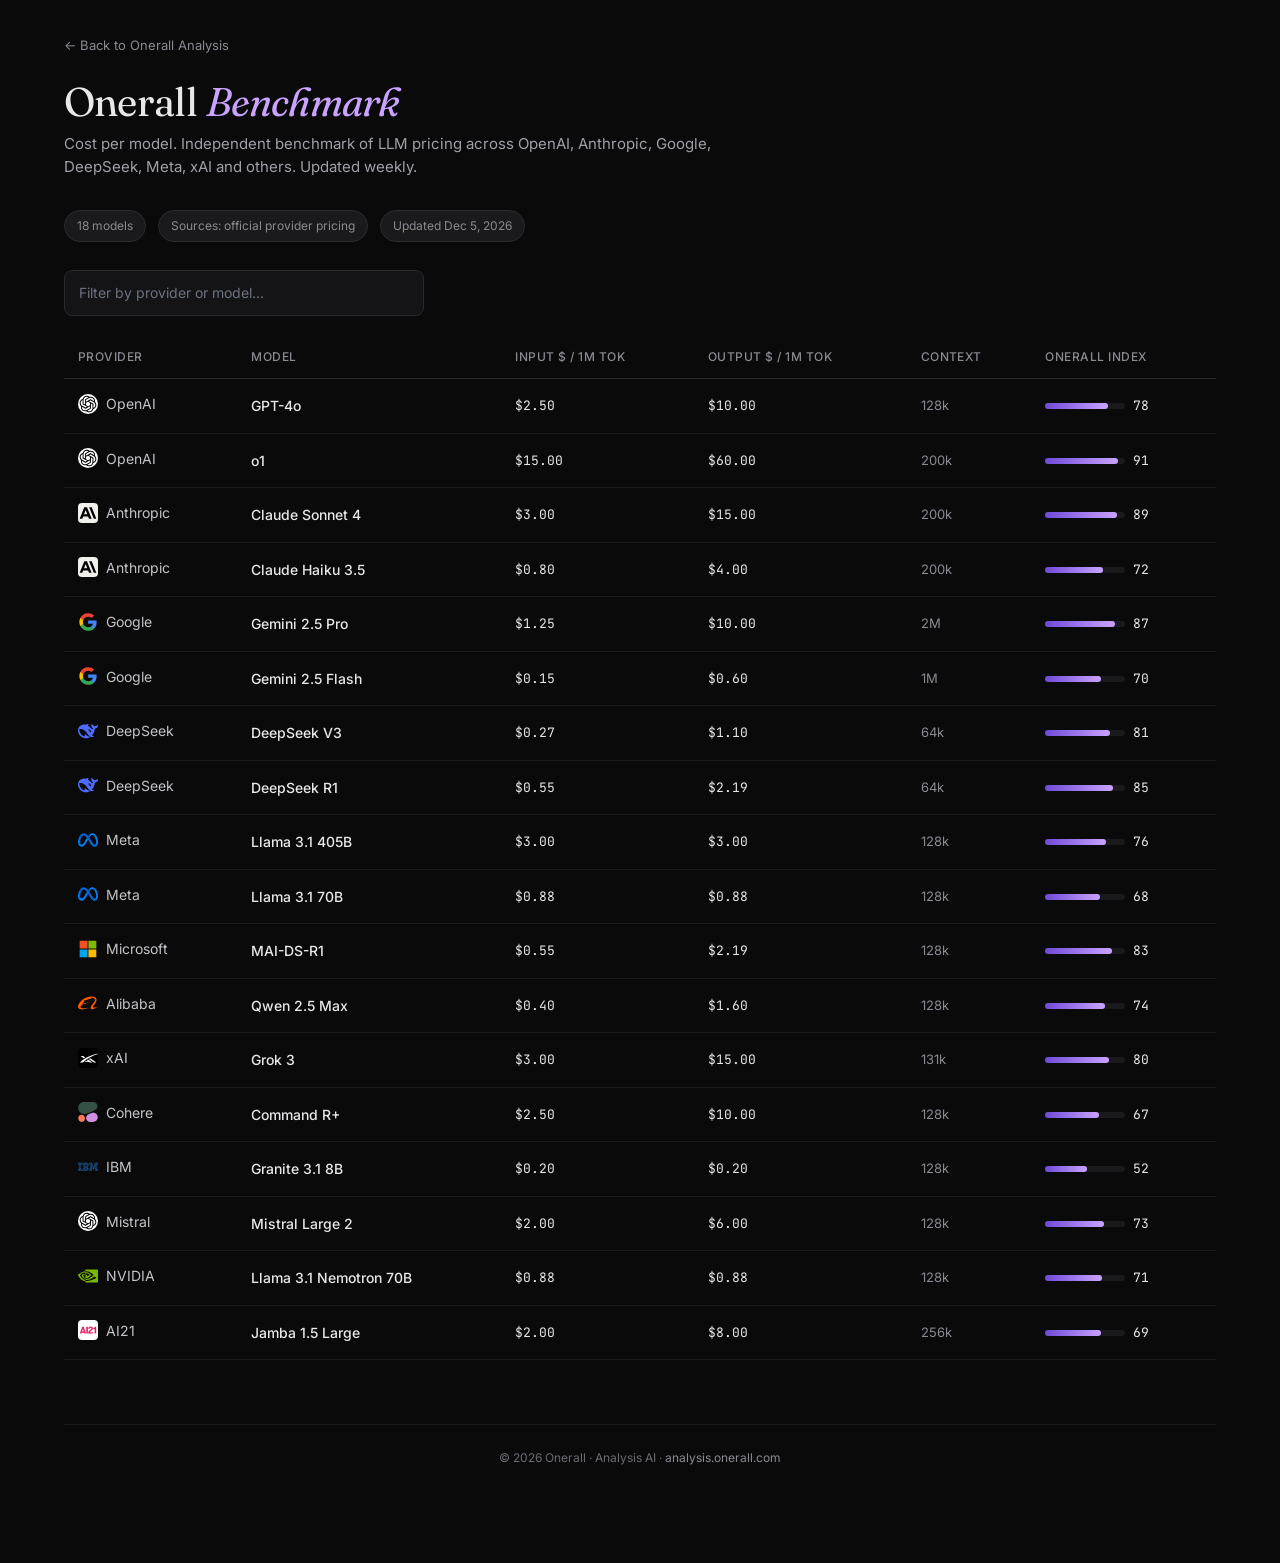
==== public/benchmark/index.html @ fdf24904 "feat: Onerall Analysis AI static site (leaderboard + Onerall Benchmark)" ====
<!DOCTYPE html>
<html lang="en">
<head>
<meta charset="utf-8">
<meta name="viewport" content="width=device-width, initial-scale=1">
<title>Onerall Benchmark — Cost per model | Onerall Analysis AI</title>
<meta name="description" content="Independent benchmark of LLM costs (input and output per 1M tokens) across OpenAI, Anthropic, Google, DeepSeek, Meta, xAI and others. Onerall Benchmark — cost per model, curated by Onerall Analysis AI.">
<meta property="og:title" content="Onerall Benchmark — Cost per model">
<meta property="og:description" content="Independent LLM cost benchmark. Compare input/output prices, context windows and the Onerall Index across 250+ models.">
<meta property="og:url" content="https://analysis.onerall.com/benchmark/">
<meta property="og:type" content="website">
<meta property="og:site_name" content="Onerall Analysis AI">
<meta name="twitter:card" content="summary_large_image">
<link rel="icon" href="../images/favicon.ico" type="image/x-icon">
<link rel="preconnect" href="https://fonts.googleapis.com">
<link rel="preconnect" href="https://fonts.gstatic.com" crossorigin>
<link rel="stylesheet" href="https://fonts.googleapis.com/css2?family=Fraunces:ital,opsz,wght@0,9..144,300..700;1,9..144,300..600&family=Inter:wght@400;500;600;700&family=JetBrains+Mono:wght@400;500;700&display=swap">
<link rel="stylesheet" href="../css/59592d20705592e3.css">
<link rel="stylesheet" href="../css/a11f285c37ac4068.css">
<link rel="stylesheet" href="../css/94121f75d7a13272.css">
<style>
  body { font-family: 'Inter', system-ui, sans-serif; background: #0a0a0b; color: #e8e8ea; margin: 0; }
  .wrap { max-width: 1200px; margin: 0 auto; padding: 32px 24px 96px; }
  .back { color: #8a8a93; text-decoration: none; font-size: 13px; display: inline-flex; gap: 6px; align-items: center; margin-bottom: 24px; }
  .back:hover { color: #e8e8ea; }
  h1 { font-family: 'Fraunces', serif; font-weight: 400; font-size: 40px; line-height: 1.1; margin: 0 0 8px; letter-spacing: -0.02em; }
  h1 em { font-style: italic; color: #c9a3ff; }
  .lede { color: #a0a0a8; font-size: 15px; max-width: 720px; margin: 0 0 32px; line-height: 1.55; }
  .meta { display: flex; gap: 12px; flex-wrap: wrap; margin-bottom: 28px; font-size: 12px; color: #8a8a93; }
  .meta .pill { background: #1a1a1d; border: 1px solid #2a2a2f; border-radius: 999px; padding: 6px 12px; }
  table { width: 100%; border-collapse: collapse; font-size: 14px; }
  th { text-align: left; font-weight: 500; color: #8a8a93; padding: 12px 14px; border-bottom: 1px solid #2a2a2f; font-size: 12px; text-transform: uppercase; letter-spacing: 0.04em; }
  td { padding: 14px; border-bottom: 1px solid #1a1a1d; }
  tr:hover td { background: #141417; }
  td.model { font-weight: 500; }
  td.price { font-family: 'JetBrains Mono', monospace; font-size: 13px; }
  td.ctx { color: #8a8a93; font-size: 13px; }
  td.idx { font-family: 'JetBrains Mono', monospace; font-size: 13px; }
  .idx-bar { display: inline-block; width: 80px; height: 6px; background: #1a1a1d; border-radius: 3px; margin-right: 8px; vertical-align: middle; }
  .idx-bar > i { display: block; height: 100%; background: linear-gradient(90deg, #6e4ad8, #c9a3ff); border-radius: 3px; }
  img.logo { width: 20px; height: 20px; border-radius: 4px; vertical-align: middle; margin-right: 8px; }
  .provider { display: inline-flex; align-items: center; color: #c4c4c8; }
  footer { margin-top: 64px; padding-top: 24px; border-top: 1px solid #1a1a1d; color: #6a6a73; font-size: 12px; text-align: center; }
  footer a { color: #8a8a93; text-decoration: none; }
  footer a:hover { color: #c9a3ff; }
  .search { width: 100%; max-width: 360px; padding: 10px 14px; background: #141417; border: 1px solid #2a2a2f; border-radius: 8px; color: #e8e8ea; font-size: 14px; margin-bottom: 20px; }
  .search:focus { outline: none; border-color: #6e4ad8; }
  .grid-head { display: grid; grid-template-columns: 1fr auto auto auto auto auto; gap: 12px; align-items: center; }
  @media (max-width: 720px) {
    h1 { font-size: 30px; }
    .grid-head, table { font-size: 12px; }
    th:nth-child(6), td:nth-child(6) { display: none; }
  }
</style>
</head>
<body>
<div class="wrap">
  <a class="back" href="../">← Back to Onerall Analysis</a>

  <h1>Onerall <em>Benchmark</em></h1>
  <p class="lede">Cost per model. Independent benchmark of LLM pricing across OpenAI, Anthropic, Google, DeepSeek, Meta, xAI and others. Updated weekly.</p>

  <div class="meta">
    <span class="pill" id="count-pill">— models</span>
    <span class="pill">Sources: official provider pricing</span>
    <span class="pill" id="updated-pill">Updated —</span>
  </div>

  <input id="q" class="search" placeholder="Filter by provider or model...">

  <table>
    <thead>
      <tr>
        <th>Provider</th>
        <th>Model</th>
        <th>Input $ / 1M tok</th>
        <th>Output $ / 1M tok</th>
        <th>Context</th>
        <th>Onerall Index</th>
      </tr>
    </thead>
    <tbody id="tbody"></tbody>
  </table>

  <footer>
    © 2026 Onerall · Analysis AI · <a href="../">analysis.onerall.com</a>
  </footer>
</div>

<script>
(async function () {
  const data = await fetch('./data/models.json').then(r => r.json());
  const tbody = document.getElementById('tbody');
  const pill = document.getElementById('count-pill');
  const updated = document.getElementById('updated-pill');
  const q = document.getElementById('q');

  pill.textContent = `${data.length} models`;
  updated.textContent = 'Updated ' + new Date().toLocaleDateString('en-US', { month: 'short', day: 'numeric', year: 'numeric' });

  function render(filter = '') {
    const f = filter.toLowerCase();
    tbody.innerHTML = data
      .filter(r => !f || r.provider.toLowerCase().includes(f) || r.model.toLowerCase().includes(f))
      .map(r => `
        <tr>
          <td><span class="provider"><img class="logo" src="./assets/${r.logo}" alt="${r.provider}" onerror="this.style.visibility='hidden'">${r.provider}</span></td>
          <td class="model">${r.model}</td>
          <td class="price">$${r.input.toFixed(2)}</td>
          <td class="price">$${r.output.toFixed(2)}</td>
          <td class="ctx">${r.ctx}</td>
          <td class="idx"><span class="idx-bar"><i style="width:${r.onerall_index}%"></i></span>${r.onerall_index}</td>
        </tr>
      `).join('');
  }
  render();
  q.addEventListener('input', e => render(e.target.value));
})();
</script>
</body>
</html>
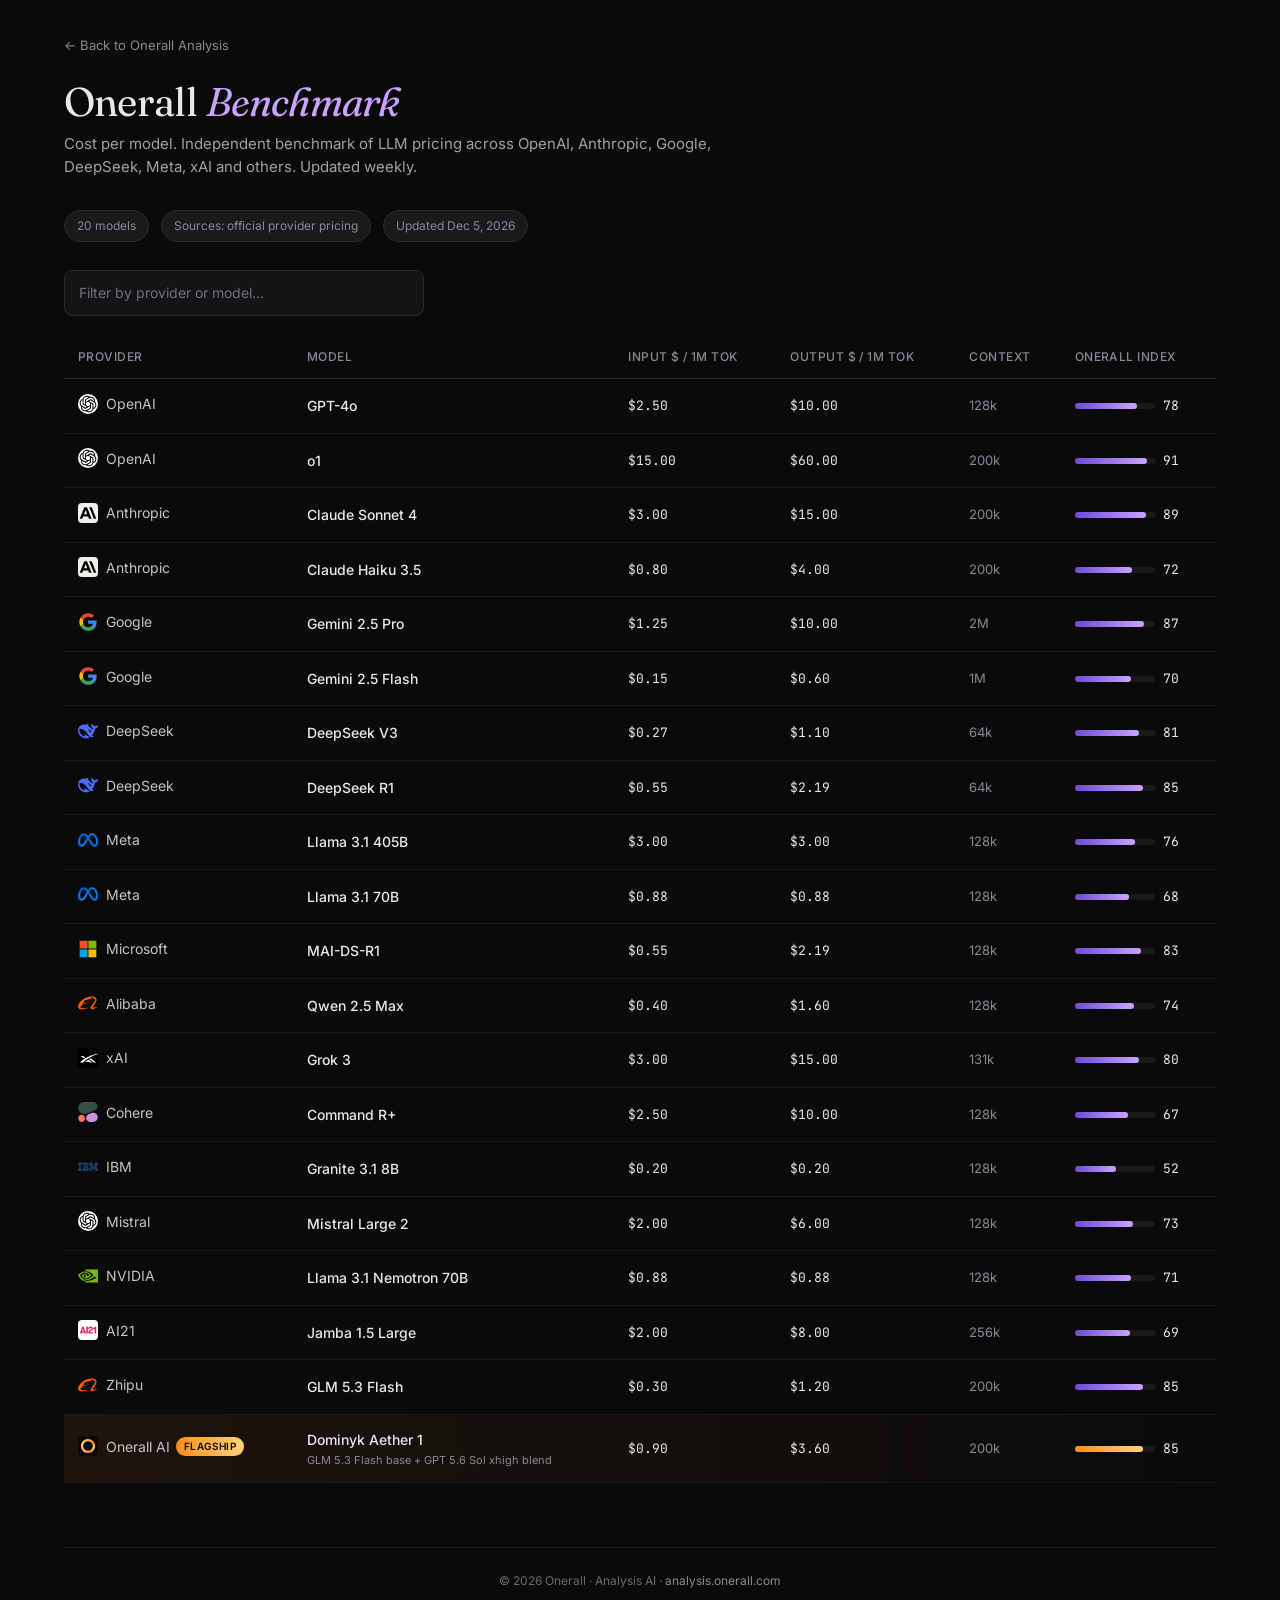
==== commit ac3fea99: "feat(benchmark): add Onerall AI provider with Dominyk Aether 1 flagship row" ====
--- a/public/benchmark/index.html
+++ b/public/benchmark/index.html
@@ -102,16 +102,18 @@
     const f = filter.toLowerCase();
     tbody.innerHTML = data
       .filter(r => !f || r.provider.toLowerCase().includes(f) || r.model.toLowerCase().includes(f))
-      .map(r => `
-        <tr>
-          <td><span class="provider"><img class="logo" src="./assets/${r.logo}" alt="${r.provider}" onerror="this.style.visibility='hidden'">${r.provider}</span></td>
-          <td class="model">${r.model}</td>
+      .map(r => {
+        const isOnerall = r.provider === 'Onerall AI';
+        return `
+        <tr${isOnerall ? ' style="background:linear-gradient(90deg,rgba(255,140,26,.08),transparent)"' : ''}>
+          <td><span class="provider"><img class="logo" src="./assets/${r.logo}" alt="${r.provider}" onerror="this.style.visibility='hidden'">${r.provider}${isOnerall ? ' <span style="font-size:10px;background:linear-gradient(90deg,#ff8c1a,#ffd27a);color:#0a0a0b;border-radius:999px;padding:2px 8px;font-weight:600;letter-spacing:.04em;margin-left:6px;vertical-align:middle">FLAGSHIP</span>' : ''}</span></td>
+          <td class="model">${r.model}${isOnerall ? '<div style="font-size:11px;color:#8a8a93;font-weight:400;margin-top:2px">GLM 5.3 Flash base + GPT 5.6 Sol xhigh blend</div>' : ''}</td>
           <td class="price">$${r.input.toFixed(2)}</td>
           <td class="price">$${r.output.toFixed(2)}</td>
           <td class="ctx">${r.ctx}</td>
-          <td class="idx"><span class="idx-bar"><i style="width:${r.onerall_index}%"></i></span>${r.onerall_index}</td>
+          <td class="idx"><span class="idx-bar"><i style="width:${r.onerall_index}%${isOnerall ? ';background:linear-gradient(90deg,#ff8c1a,#ffd27a)' : ''}"></i></span>${r.onerall_index}</td>
         </tr>
-      `).join('');
+      `}).join('');
   }
   render();
   q.addEventListener('input', e => render(e.target.value));
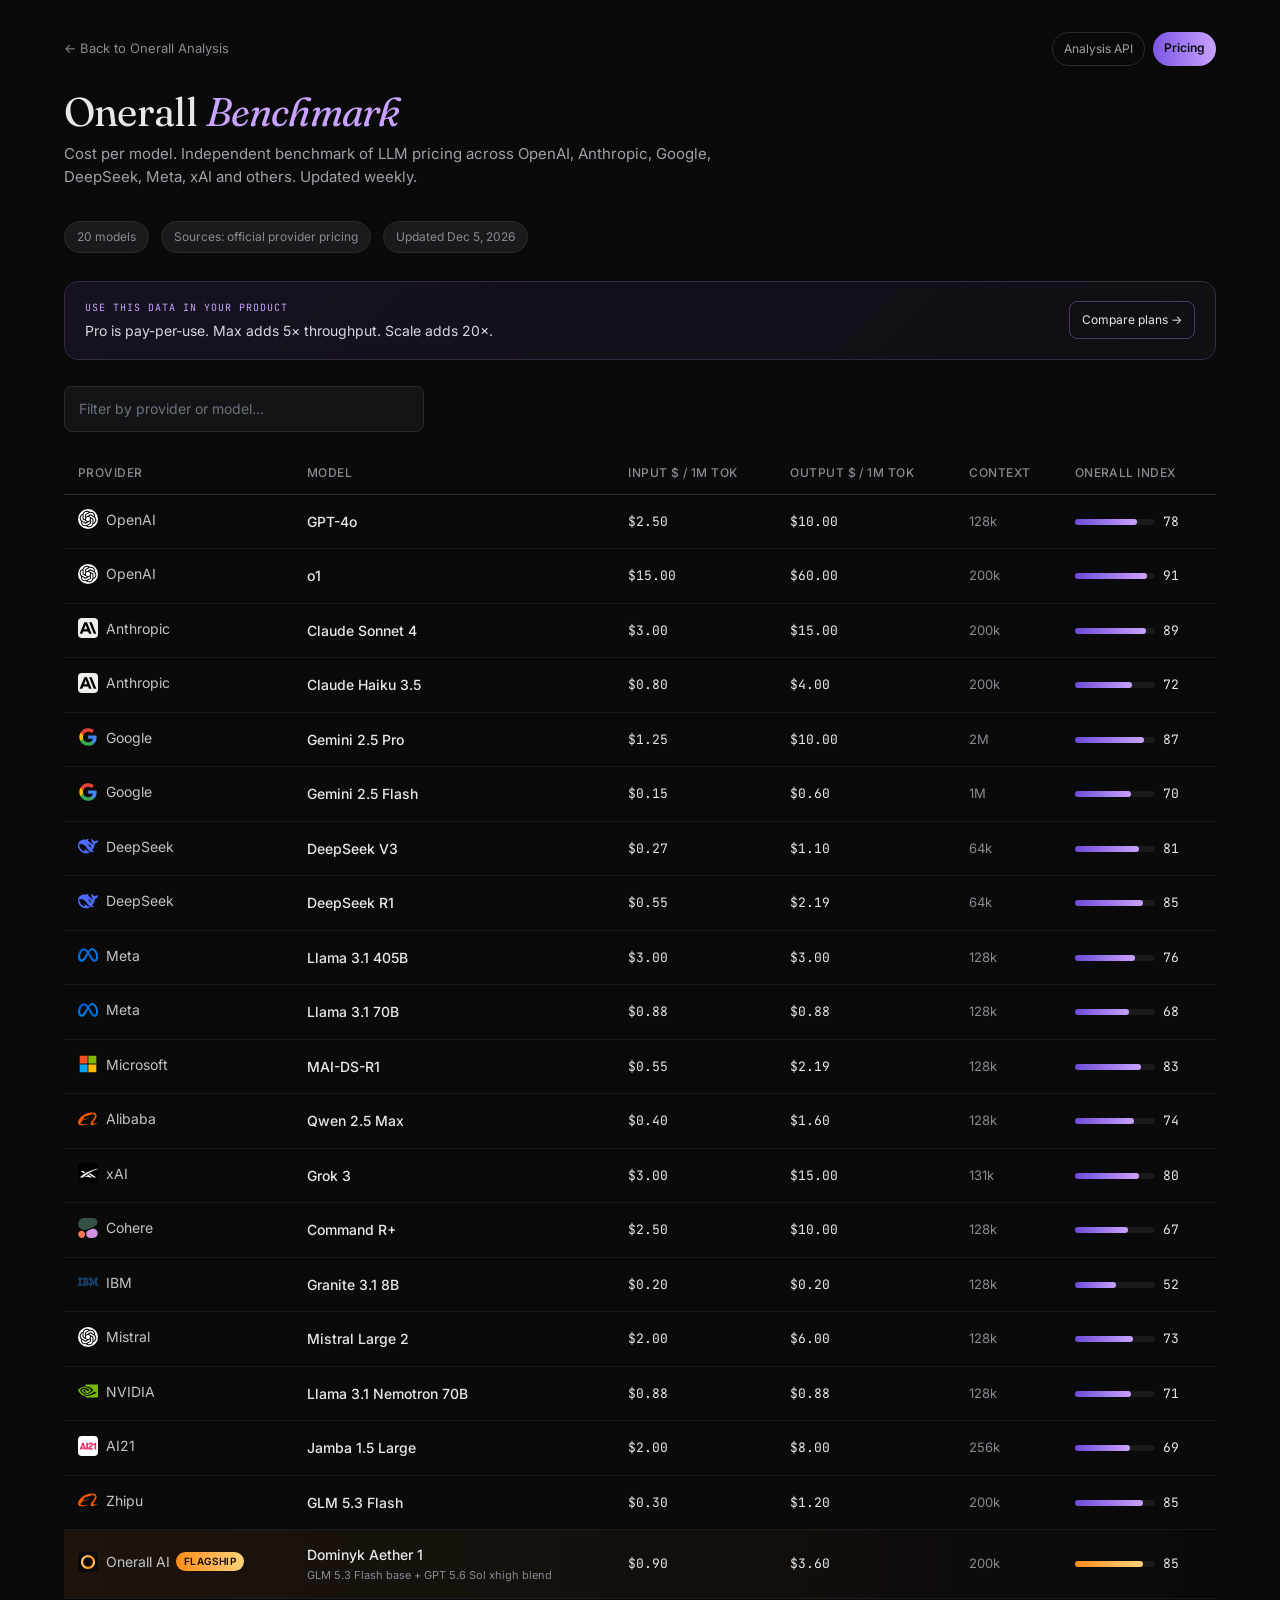
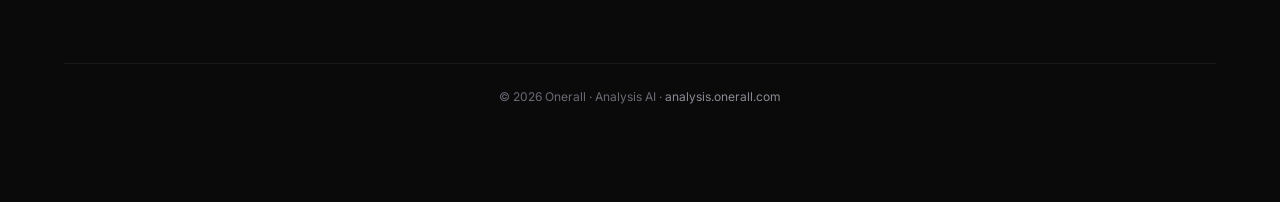
==== commit 8c4cbdfb: "feat: connect benchmark to Analysis API pricing" ====
--- a/public/benchmark/index.html
+++ b/public/benchmark/index.html
@@ -55,7 +55,13 @@
 </head>
 <body>
 <div class="wrap">
-  <a class="back" href="../">← Back to Onerall Analysis</a>
+  <div style="display:flex;justify-content:space-between;gap:16px;align-items:center;flex-wrap:wrap;margin-bottom:24px">
+    <a class="back" href="../" style="margin-bottom:0">← Back to Onerall Analysis</a>
+    <div style="display:flex;gap:8px;flex-wrap:wrap">
+      <a href="../api/" style="color:#a0a0a8;text-decoration:none;font-size:12px;border:1px solid #2a2a2f;border-radius:999px;padding:7px 11px">Analysis API</a>
+      <a href="../pricing/" style="color:#0a0a0b;text-decoration:none;font-size:12px;font-weight:600;background:linear-gradient(90deg,#7d56e7,#c9a3ff);border-radius:999px;padding:7px 11px">Pricing</a>
+    </div>
+  </div>
 
   <h1>Onerall <em>Benchmark</em></h1>
   <p class="lede">Cost per model. Independent benchmark of LLM pricing across OpenAI, Anthropic, Google, DeepSeek, Meta, xAI and others. Updated weekly.</p>
@@ -64,6 +70,14 @@
     <span class="pill" id="count-pill">— models</span>
     <span class="pill">Sources: official provider pricing</span>
     <span class="pill" id="updated-pill">Updated —</span>
+  </div>
+
+  <div style="margin:0 0 26px;border:1px solid #342844;border-radius:14px;padding:18px 20px;background:linear-gradient(135deg,rgba(125,86,231,.10),rgba(201,163,255,.03));display:flex;justify-content:space-between;gap:18px;align-items:center;flex-wrap:wrap">
+    <div>
+      <div style="font-family:'JetBrains Mono',monospace;font-size:10px;letter-spacing:.1em;text-transform:uppercase;color:#c9a3ff;margin-bottom:5px">Use this data in your product</div>
+      <div style="font-size:14px;color:#d9d8de">Pro is pay-per-use. Max adds 5× throughput. Scale adds 20×.</div>
+    </div>
+    <a href="../pricing/" style="color:#e8e8ea;text-decoration:none;font-size:12px;border:1px solid #4b3a61;border-radius:8px;padding:9px 12px">Compare plans →</a>
   </div>
 
   <input id="q" class="search" placeholder="Filter by provider or model...">
